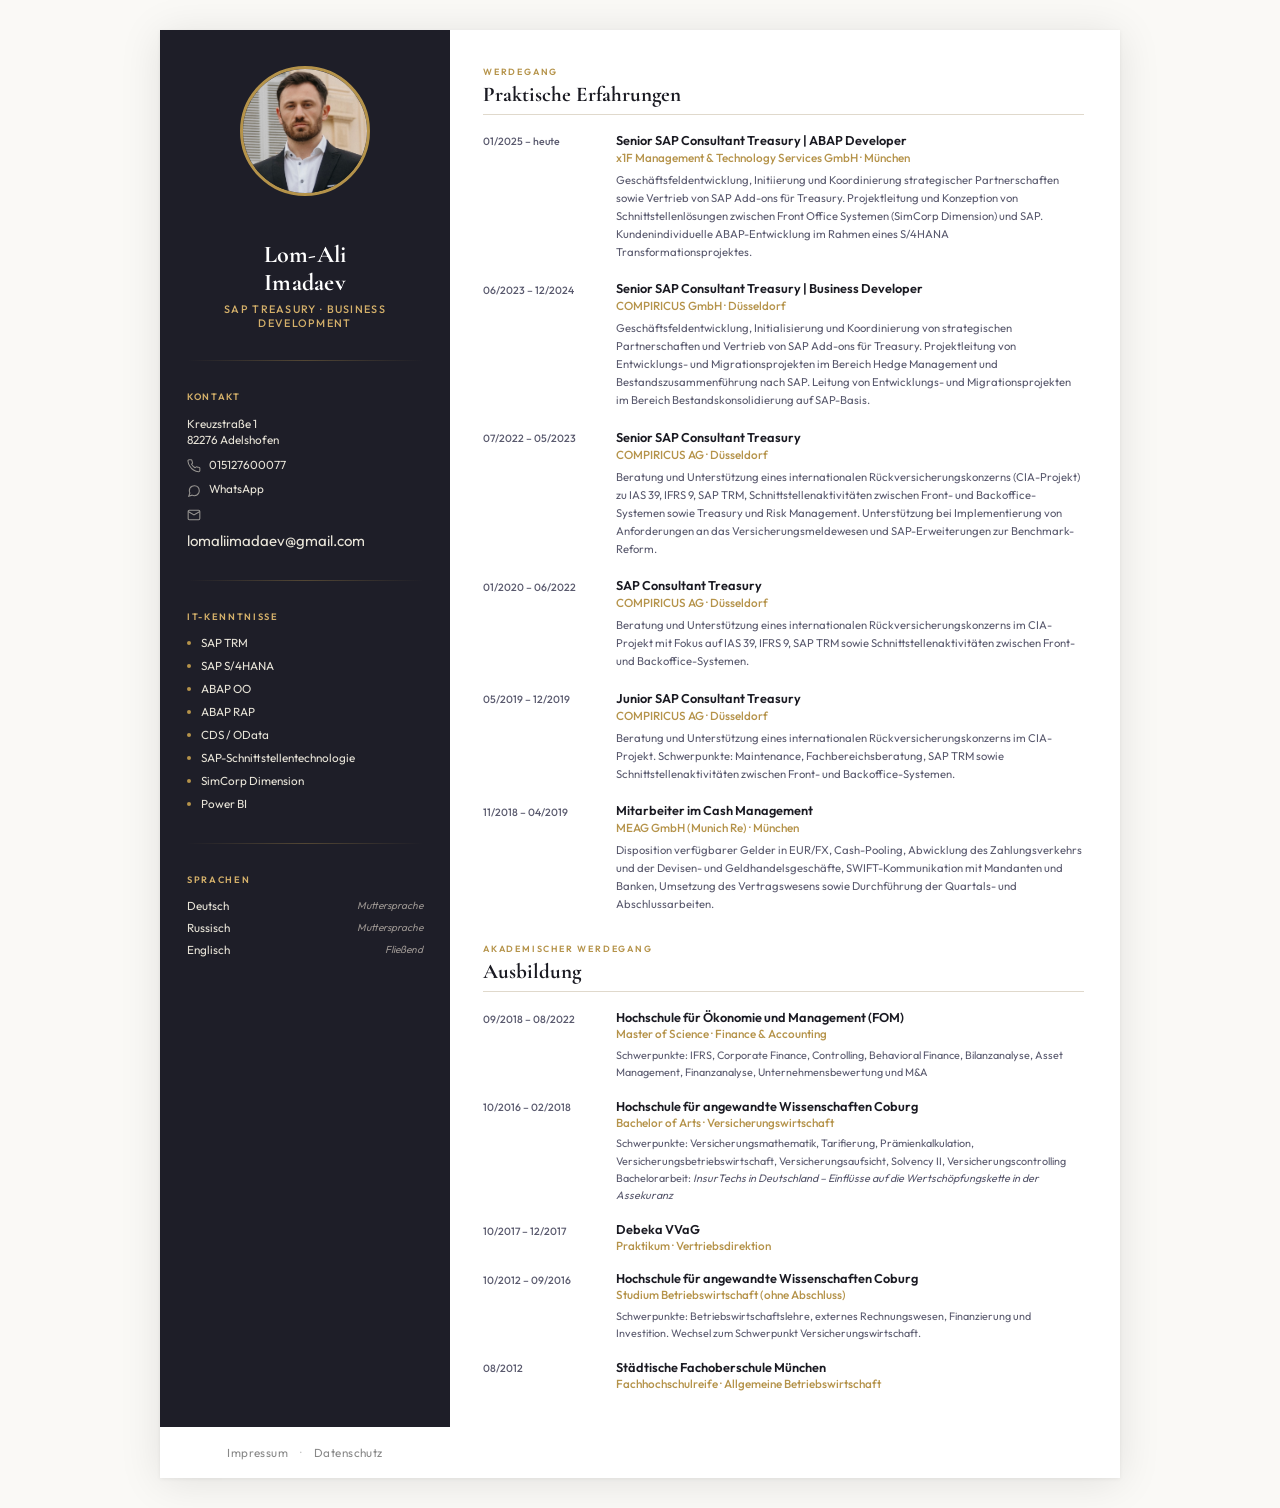
==== index.html @ 028636da "u" ====
<!doctype html>
<html lang="de">
  <head>
    <meta charset="UTF-8" />
    <link rel="icon" type="image/x-icon" href="assets/favicon.ico" />
    <link
      rel="icon"
      type="image/png"
      sizes="32x32"
      href="assets/favicon-32x32.png"
    />
    <link
      rel="icon"
      type="image/png"
      sizes="16x16"
      href="assets/favicon-16x16.png"
    />
    <link
      rel="apple-touch-icon"
      sizes="180x180"
      href="assets/apple-touch-icon.png"
    />
    <meta
      name="viewport"
      content="width=device-width, initial-scale=1.0, maximum-scale=1.0, user-scalable=no"
    />
    <title>Lom-Ali Imadaev – Lebenslauf</title>
    <link rel="preconnect" href="https://fonts.googleapis.com" />
    <link
      href="https://fonts.googleapis.com/css2?family=Cormorant+Garamond:ital,wght@0,400;0,600;0,700;1,400&family=Outfit:wght@300;400;500;600&display=swap"
      rel="stylesheet"
    />
    <link rel="stylesheet" href="styles.css" />
  </head>
  <body>
    <div class="cv">
      <!-- ───── SIDEBAR ───── -->
      <aside class="sidebar">
        <img
          src="assets/avatar.jpg"
          alt="Lom-Ali Imadaev"
          class="sidebar-photo"
        />

        <div class="sidebar-name">
          <h1>Lom-Ali<br />Imadaev</h1>
          <div class="role">SAP Treasury · Business Development</div>
        </div>

        <div class="sidebar-rule"></div>

        <!-- Kontakt -->
        <div class="sidebar-block">
          <h3>Kontakt</h3>
          <ul class="contact-list">
            <li>Kreuzstraße 1<br />82276 Adelshofen</li>
            <li>
              <svg
                class="contact-icon"
                viewBox="0 0 24 24"
                fill="none"
                stroke="currentColor"
                stroke-width="1.8"
              >
                <path
                  d="M22 16.92v3a2 2 0 0 1-2.18 2 19.79 19.79 0 0 1-8.63-3.07A19.5 19.5 0 0 1 4.69 12 19.79 19.79 0 0 1 1.62 3.33A2 2 0 0 1 3.6 1.27h3a2 2 0 0 1 2 1.72c.127.96.361 1.903.7 2.81a2 2 0 0 1-.45 2.11L7.91 8.87a16 16 0 0 0 6 6l1.27-.85a2 2 0 0 1 2.11-.45c.907.339 1.85.573 2.81.7A2 2 0 0 1 22 16.92z"
                />
              </svg>
              <a href="tel:015127600077">015127600077</a>
            </li>
            <li>
              <svg
                class="contact-icon"
                viewBox="0 0 24 24"
                fill="none"
                stroke="currentColor"
                stroke-width="1.8"
              >
                <path
                  d="M21 11.5a8.38 8.38 0 0 1-.9 3.8 8.5 8.5 0 0 1-7.6 4.7 8.38 8.38 0 0 1-3.8-.9L3 21l1.9-5.7a8.38 8.38 0 0 1-.9-3.8 8.5 8.5 0 0 1 4.7-7.6 8.38 8.38 0 0 1 3.8-.9h.5a8.48 8.48 0 0 1 8 8v.5z"
                />
              </svg>
              <a
                href="https://wa.me/4915127600077?text=Hallo%20Lom-Ali%2C%20ich%20habe%20Ihren%20Lebenslauf%20gesehen%20und%20w%C3%BCrde%20mich%20gerne%20mit%20Ihnen%20austauschen."
                target="_blank"
                rel="noopener"
                >WhatsApp</a
              >
            </li>
            <li>
              <svg
                class="contact-icon"
                viewBox="0 0 24 24"
                fill="none"
                stroke="currentColor"
                stroke-width="1.8"
              >
                <path
                  d="M4 4h16a2 2 0 0 1 2 2v12a2 2 0 0 1-2 2H4a2 2 0 0 1-2-2V6a2 2 0 0 1 2-2z"
                />
                <polyline points="22,6 12,12 2,6" />
              </svg>
            </li>
              <a href="mailto:lomaliimadaev@gmail.com"
                >lomaliimadaev@gmail.com</a
              >
            </li>
          </ul>
        </div>

        <div class="sidebar-rule"></div>

        <!-- IT-Kenntnisse -->
        <div class="sidebar-block">
          <h3>IT-Kenntnisse</h3>
          <ul class="skill-list">
            <li>SAP TRM</li>
            <li>SAP S/4HANA</li>
            <li>ABAP OO</li>
            <li>ABAP RAP</li>
            <li>CDS / OData</li>
            <li>SAP-Schnittstellentechnologie</li>
            <li>SimCorp Dimension</li>
            <li>Power BI</li>
          </ul>
        </div>

        <div class="sidebar-rule"></div>

        <!-- Sprachen -->
        <div class="sidebar-block">
          <h3>Sprachen</h3>
          <div class="lang-row">
            <span class="lang-name">Deutsch</span>
            <span class="lang-level">Muttersprache</span>
          </div>
          <div class="lang-row">
            <span class="lang-name">Russisch</span>
            <span class="lang-level">Muttersprache</span>
          </div>
          <div class="lang-row">
            <span class="lang-name">Englisch</span>
            <span class="lang-level">Fließend</span>
          </div>
        </div>
      </aside>

      <!-- ───── MAIN ───── -->
      <main class="main">
        <!-- Berufserfahrung -->
        <section>
          <div class="sec-label">Werdegang</div>
          <h2 class="sec-title">Praktische Erfahrungen</h2>
          <div class="sec-rule"></div>

          <div class="exp-entry">
            <div class="exp-date">01/2025 – heute</div>
            <div class="exp-body">
              <div class="exp-title">
                Senior SAP Consultant Treasury | ABAP Developer
              </div>
              <div class="exp-company">
                x1F Management &amp; Technology Services GmbH · München
              </div>
              <div class="exp-desc">
                Geschäftsfeldentwicklung, Initiierung und Koordinierung
                strategischer Partnerschaften sowie Vertrieb von SAP Add-ons für
                Treasury. Projektleitung und Konzeption von
                Schnittstellenlösungen zwischen Front Office Systemen (SimCorp
                Dimension) und SAP. Kundenindividuelle ABAP-Entwicklung im
                Rahmen eines S/4HANA Transformationsprojektes.
              </div>
            </div>
          </div>

          <div class="exp-entry">
            <div class="exp-date">06/2023 – 12/2024</div>
            <div class="exp-body">
              <div class="exp-title">
                Senior SAP Consultant Treasury | Business Developer
              </div>
              <div class="exp-company">COMPIRICUS GmbH · Düsseldorf</div>
              <div class="exp-desc">
                Geschäftsfeldentwicklung, Initialisierung und Koordinierung von
                strategischen Partnerschaften und Vertrieb von SAP Add-ons für
                Treasury. Projektleitung von Entwicklungs- und
                Migrationsprojekten im Bereich Hedge Management und
                Bestandszusammenführung nach SAP. Leitung von Entwicklungs- und
                Migrationsprojekten im Bereich Bestandskonsolidierung auf
                SAP-Basis.
              </div>
            </div>
          </div>

          <div class="exp-entry">
            <div class="exp-date">07/2022 – 05/2023</div>
            <div class="exp-body">
              <div class="exp-title">Senior SAP Consultant Treasury</div>
              <div class="exp-company">COMPIRICUS AG · Düsseldorf</div>
              <div class="exp-desc">
                Beratung und Unterstützung eines internationalen
                Rückversicherungskonzerns (CIA-Projekt) zu IAS 39, IFRS 9, SAP
                TRM, Schnittstellenaktivitäten zwischen Front- und
                Backoffice-Systemen sowie Treasury und Risk Management.
                Unterstützung bei Implementierung von Anforderungen an das
                Versicherungsmeldewesen und SAP-Erweiterungen zur
                Benchmark-Reform.
              </div>
            </div>
          </div>

          <div class="exp-entry">
            <div class="exp-date">01/2020 – 06/2022</div>
            <div class="exp-body">
              <div class="exp-title">SAP Consultant Treasury</div>
              <div class="exp-company">COMPIRICUS AG · Düsseldorf</div>
              <div class="exp-desc">
                Beratung und Unterstützung eines internationalen
                Rückversicherungskonzerns im CIA-Projekt mit Fokus auf IAS 39,
                IFRS 9, SAP TRM sowie Schnittstellenaktivitäten zwischen Front-
                und Backoffice-Systemen.
              </div>
            </div>
          </div>

          <div class="exp-entry">
            <div class="exp-date">05/2019 – 12/2019</div>
            <div class="exp-body">
              <div class="exp-title">Junior SAP Consultant Treasury</div>
              <div class="exp-company">COMPIRICUS AG · Düsseldorf</div>
              <div class="exp-desc">
                Beratung und Unterstützung eines internationalen
                Rückversicherungskonzerns im CIA-Projekt. Schwerpunkte:
                Maintenance, Fachbereichsberatung, SAP TRM sowie
                Schnittstellenaktivitäten zwischen Front- und
                Backoffice-Systemen.
              </div>
            </div>
          </div>

          <div class="exp-entry">
            <div class="exp-date">11/2018 – 04/2019</div>
            <div class="exp-body">
              <div class="exp-title">Mitarbeiter im Cash Management</div>
              <div class="exp-company">MEAG GmbH (Munich Re) · München</div>
              <div class="exp-desc">
                Disposition verfügbarer Gelder in EUR/FX, Cash-Pooling,
                Abwicklung des Zahlungsverkehrs und der Devisen- und
                Geldhandelsgeschäfte, SWIFT-Kommunikation mit Mandanten und
                Banken, Umsetzung des Vertragswesens sowie Durchführung der
                Quartals- und Abschlussarbeiten.
              </div>
            </div>
          </div>
        </section>

        <!-- Ausbildung -->
        <section>
          <div class="sec-label">Akademischer Werdegang</div>
          <h2 class="sec-title">Ausbildung</h2>
          <div class="sec-rule"></div>

          <div class="edu-entry">
            <div class="edu-date">09/2018 – 08/2022</div>
            <div class="edu-body">
              <div class="edu-inst">
                Hochschule für Ökonomie und Management (FOM)
              </div>
              <div class="edu-degree">
                Master of Science · Finance &amp; Accounting
              </div>
              <div class="edu-detail">
                Schwerpunkte: IFRS, Corporate Finance, Controlling, Behavioral
                Finance, Bilanzanalyse, Asset Management, Finanzanalyse,
                Unternehmensbewertung und M&amp;A
              </div>
            </div>
          </div>

          <div class="edu-entry">
            <div class="edu-date">10/2016 – 02/2018</div>
            <div class="edu-body">
              <div class="edu-inst">
                Hochschule für angewandte Wissenschaften Coburg
              </div>
              <div class="edu-degree">
                Bachelor of Arts · Versicherungswirtschaft
              </div>
              <div class="edu-detail">
                Schwerpunkte: Versicherungsmathematik, Tarifierung,
                Prämien­kalkulation, Versicherungsbetriebswirtschaft,
                Versicherungsaufsicht, Solvency II, Versicherungscontrolling<br />Bachelorarbeit:
                <em
                  >InsurTechs in Deutschland – Einflüsse auf die
                  Wertschöpfungskette in der Assekuranz</em
                >
              </div>
            </div>
          </div>

          <div class="edu-entry">
            <div class="edu-date">10/2017 – 12/2017</div>
            <div class="edu-body">
              <div class="edu-inst">Debeka VVaG</div>
              <div class="edu-degree">Praktikum · Vertriebsdirektion</div>
            </div>
          </div>

          <div class="edu-entry">
            <div class="edu-date">10/2012 – 09/2016</div>
            <div class="edu-body">
              <div class="edu-inst">
                Hochschule für angewandte Wissenschaften Coburg
              </div>
              <div class="edu-degree">
                Studium Betriebswirtschaft (ohne Abschluss)
              </div>
              <div class="edu-detail">
                Schwerpunkte: Betriebswirtschaftslehre, externes Rechnungswesen,
                Finanzierung und Investition. Wechsel zum Schwerpunkt
                Versicherungswirtschaft.
              </div>
            </div>
          </div>

          <div class="edu-entry">
            <div class="edu-date">08/2012</div>
            <div class="edu-body">
              <div class="edu-inst">Städtische Fachoberschule München</div>
              <div class="edu-degree">
                Fachhochschulreife · Allgemeine Betriebswirtschaft
              </div>
            </div>
          </div>
        </section>
      </main>
      <footer class="cv-footer">
        <a href="impressum.html">Impressum</a>
        <span class="footer-sep">·</span>
        <a href="datenschutz.html">Datenschutz</a>
      </footer>
    </div>

    <script src="app.js"></script>
  </body>
</html>
---- styles.css ----
*,
*::before,
*::after {
  box-sizing: border-box;
  margin: 0;
  padding: 0;
}

:root {
  --ink: #1a1a22;
  --muted: #5a5a6e;
  --gold: #b5934a;
  --gold-light: #d4b06a;
  --rule: #e0d9cc;
  --bg: #faf9f6;
  --white: #ffffff;
  --sidebar-bg: #1e1e28;
  --sidebar-text: #e8e4d8;
  --sidebar-muted: #9a9490;
}

html {
  font-size: 15px;
}

body {
  font-family: "Outfit", sans-serif;
  background: var(--bg);
  color: var(--ink);
  min-height: 100vh;
  display: flex;
  justify-content: center;
  align-items: flex-start;
  padding: 2rem 1rem;
}

/* ── Page wrapper ── */
.cv {
  width: 100%;
  max-width: 960px;
  background: var(--white);
  box-shadow:
    0 4px 40px rgba(0, 0, 0, 0.1),
    0 1px 4px rgba(0, 0, 0, 0.06);
  display: grid;
  grid-template-columns: 290px 1fr;
  min-height: 100%;
}

/* ══════════════ SIDEBAR ══════════════ */
.sidebar {
  background: var(--sidebar-bg);
  color: var(--sidebar-text);
  padding: 2.4rem 1.8rem;
  display: flex;
  flex-direction: column;
  gap: 2rem;
}

.sidebar-photo {
  width: 130px;
  height: 130px;
  border-radius: 50%;
  object-fit: cover;
  border: 3px solid var(--gold);
  display: block;
  margin: 0 auto;
}

.sidebar-name {
  text-align: center;
  margin-top: 1rem;
}
.sidebar-name h1 {
  font-family: "Cormorant Garamond", serif;
  font-size: 1.6rem;
  font-weight: 700;
  line-height: 1.15;
  color: var(--white);
  letter-spacing: 0.01em;
}
.sidebar-name .role {
  font-size: 0.72rem;
  font-weight: 500;
  letter-spacing: 0.12em;
  text-transform: uppercase;
  color: var(--gold-light);
  margin-top: 0.4rem;
}

.sidebar-rule {
  height: 1px;
  background: linear-gradient(to right, transparent, var(--gold), transparent);
  opacity: 0.35;
}

.sidebar-block h3 {
  font-size: 0.62rem;
  font-weight: 600;
  letter-spacing: 0.18em;
  text-transform: uppercase;
  color: var(--gold-light);
  margin-bottom: 0.9rem;
}

/* Contact */
.contact-list {
  list-style: none;
  display: flex;
  flex-direction: column;
  gap: 0.55rem;
}
.contact-list li {
  font-size: 0.78rem;
  color: var(--sidebar-text);
  line-height: 1.4;
}
.contact-list a {
  color: var(--sidebar-text);
  text-decoration: none;
}
.contact-list a:hover {
  color: var(--gold-light);
}
.contact-icon {
  display: inline-block;
  width: 14px;
  margin-right: 6px;
  opacity: 0.6;
  vertical-align: middle;
}

/* Skills */
.skill-list {
  list-style: none;
  display: flex;
  flex-direction: column;
  gap: 0.4rem;
}
.skill-list li {
  font-size: 0.78rem;
  color: var(--sidebar-text);
  padding-left: 0.9rem;
  position: relative;
  line-height: 1.45;
}
.skill-list li::before {
  content: "";
  position: absolute;
  left: 0;
  top: 0.55em;
  width: 4px;
  height: 4px;
  background: var(--gold);
  border-radius: 50%;
}

/* Languages */
.lang-row {
  display: flex;
  justify-content: space-between;
  align-items: center;
  margin-bottom: 0.45rem;
}
.lang-name {
  font-size: 0.78rem;
  color: var(--sidebar-text);
}
.lang-level {
  font-size: 0.68rem;
  color: var(--sidebar-muted);
  font-style: italic;
}

/* ══════════════ MAIN ══════════════ */
.main {
  padding: 2.4rem 2.4rem 2.4rem 2.2rem;
  display: flex;
  flex-direction: column;
  gap: 2rem;
}

/* Section header */
.sec-label {
  font-size: 0.6rem;
  font-weight: 600;
  letter-spacing: 0.2em;
  text-transform: uppercase;
  color: var(--gold);
  margin-bottom: 0.3rem;
}
.sec-title {
  font-family: "Cormorant Garamond", serif;
  font-size: 1.4rem;
  font-weight: 700;
  color: var(--ink);
  margin-bottom: 0.5rem;
}
.sec-rule {
  height: 1px;
  background: var(--rule);
  margin-bottom: 1.1rem;
}

/* ── Experience ── */
.exp-entry {
  display: grid;
  grid-template-columns: 115px 1fr;
  gap: 0 1.2rem;
  margin-bottom: 1.3rem;
}
.exp-entry:last-child {
  margin-bottom: 0;
}

.exp-date {
  font-size: 0.7rem;
  font-weight: 500;
  color: var(--muted);
  padding-top: 0.18rem;
  line-height: 1.4;
}
.exp-title {
  font-size: 0.85rem;
  font-weight: 600;
  color: var(--ink);
  line-height: 1.3;
}
.exp-company {
  font-size: 0.78rem;
  color: var(--gold);
  font-weight: 500;
  margin-top: 0.1rem;
}
.exp-desc {
  font-size: 0.75rem;
  color: var(--muted);
  line-height: 1.6;
  margin-top: 0.4rem;
}

/* ── Education ── */
.edu-entry {
  display: grid;
  grid-template-columns: 115px 1fr;
  gap: 0 1.2rem;
  margin-bottom: 1.1rem;
}
.edu-entry:last-child {
  margin-bottom: 0;
}

.edu-date {
  font-size: 0.7rem;
  font-weight: 500;
  color: var(--muted);
  padding-top: 0.18rem;
}
.edu-inst {
  font-size: 0.85rem;
  font-weight: 600;
  color: var(--ink);
}
.edu-degree {
  font-size: 0.78rem;
  color: var(--gold);
  font-weight: 500;
  margin-top: 0.1rem;
}
.edu-detail {
  font-size: 0.72rem;
  color: var(--muted);
  line-height: 1.6;
  margin-top: 0.35rem;
}

/* ── Print ── */
@media print {
  body {
    padding: 0;
    background: white;
  }
  .cv {
    box-shadow: none;
    max-width: 100%;
  }
}

/* ── Mobile ── */
@media (max-width: 700px) {
  .cv {
    grid-template-columns: 1fr;
  }
  .sidebar {
    padding: 2rem 1.5rem;
  }
  .main {
    padding: 2rem 1.5rem;
  }
  .exp-entry,
  .edu-entry {
    grid-template-columns: 1fr;
    gap: 0.1rem;
  }
  .exp-date,
  .edu-date {
    font-size: 0.68rem;
  }
}

.cv-footer {
  text-align: center;
  padding: 1.2rem 2rem;
  font-family: "Outfit", sans-serif;
  font-size: 0.78rem;
  color: #888;
  letter-spacing: 0.04em;
}

.cv-footer a {
  color: #888;
  text-decoration: none;
  transition: color 0.2s;
}

.cv-footer a:hover {
  color: #333;
}

.footer-sep {
  margin: 0 0.6rem;
  opacity: 0.5;
}

/* ══════════════ LEGAL PAGES (Impressum / Datenschutz) ══════════════ */
.legal-page {
  max-width: 720px;
  margin: 0 auto;
  padding: 6rem 2rem 6rem;
}

.legal-page h1 {
  font-family: "Cormorant Garamond", serif;
  font-size: clamp(2rem, 4vw, 3rem);
  font-weight: 700;
  color: var(--ink);
  margin-bottom: 0.5rem;
}

.legal-page .gold-rule {
  height: 1px;
  background: linear-gradient(to right, var(--gold), transparent);
  margin-bottom: 2.5rem;
}

.legal-page h2 {
  font-family: "Cormorant Garamond", serif;
  font-size: 1.3rem;
  font-weight: 600;
  color: var(--gold);
  margin: 2rem 0 0.5rem;
}

.legal-page p,
.legal-page address {
  font-size: 0.95rem;
  color: var(--muted);
  line-height: 1.8;
  font-style: normal;
}

.legal-page a {
  color: var(--gold);
  text-decoration: none;
}

.legal-page a:hover {
  text-decoration: underline;
}

.back-link {
  display: inline-flex;
  align-items: center;
  gap: 0.5rem;
  font-size: 0.8rem;
  letter-spacing: 0.1em;
  color: var(--muted);
  text-decoration: none;
  margin-bottom: 3rem;
  transition: color 0.2s;
}

.back-link:hover {
  color: var(--ink);
}
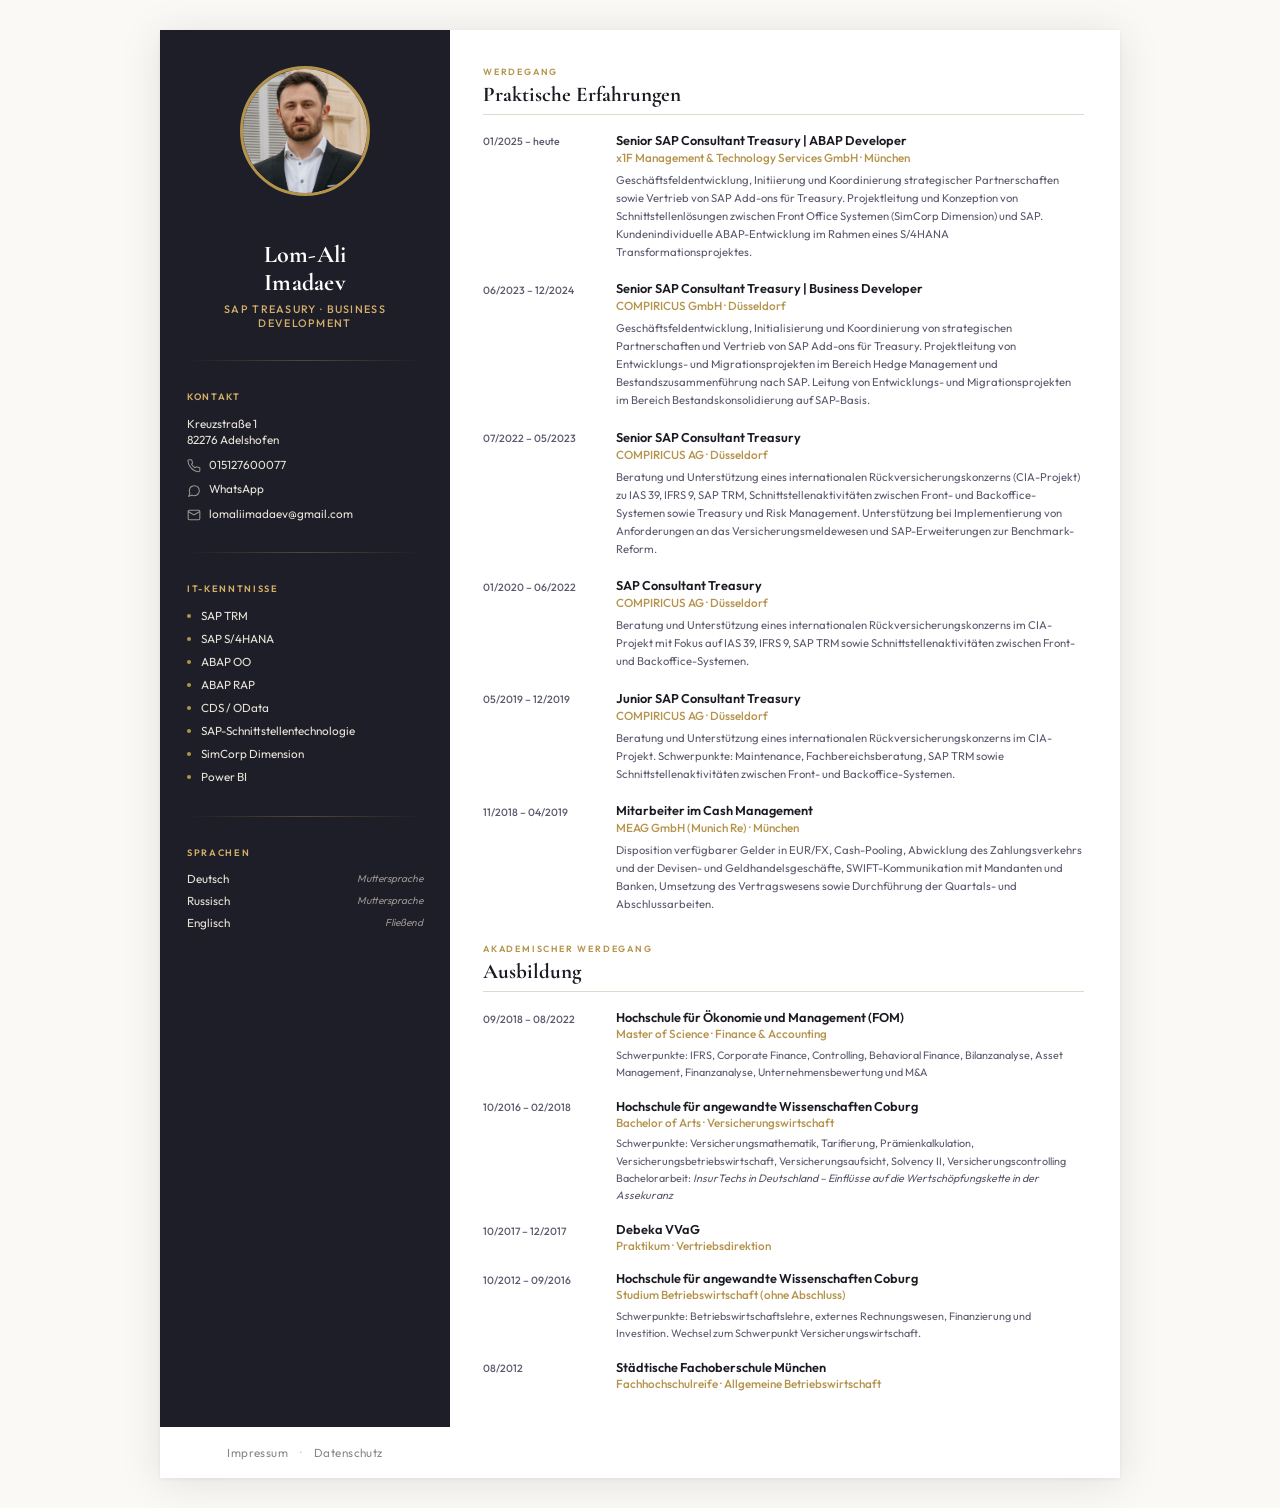
==== commit e3dc4930: "u" ====
--- a/index.html
+++ b/index.html
@@ -100,7 +100,6 @@
                 />
                 <polyline points="22,6 12,12 2,6" />
               </svg>
-            </li>
               <a href="mailto:lomaliimadaev@gmail.com"
                 >lomaliimadaev@gmail.com</a
               >
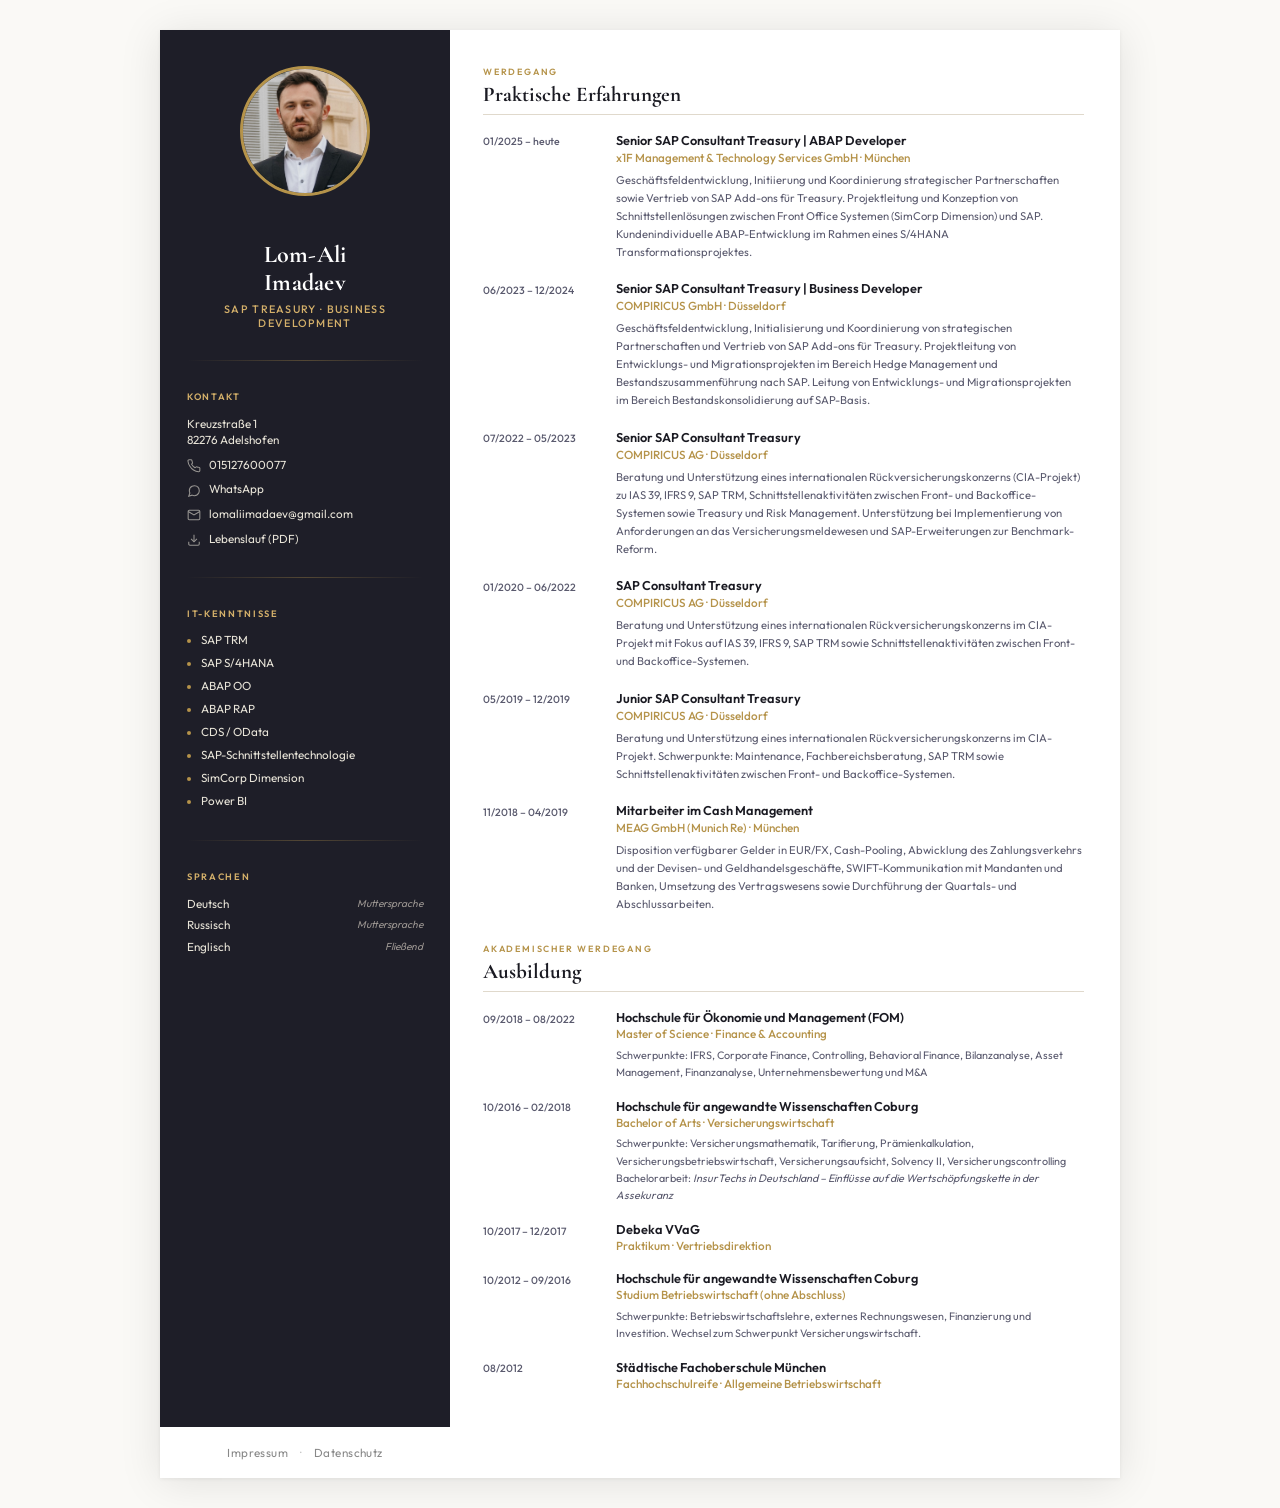
==== commit c1ad5a28: "u" ====
--- a/index.html
+++ b/index.html
@@ -102,6 +102,22 @@
               </svg>
               <a href="mailto:lomaliimadaev@gmail.com"
                 >lomaliimadaev@gmail.com</a
+              >
+            </li>
+            <li>
+              <svg
+                class="contact-icon"
+                viewBox="0 0 24 24"
+                fill="none"
+                stroke="currentColor"
+                stroke-width="1.8"
+              >
+                <path d="M21 15v4a2 2 0 0 1-2 2H5a2 2 0 0 1-2-2v-4" />
+                <polyline points="7 10 12 15 17 10" />
+                <line x1="12" y1="15" x2="12" y2="3" />
+              </svg>
+              <a href="assets/cv-lom-ali-imadaev.pdf" download
+                >Lebenslauf (PDF)</a
               >
             </li>
           </ul>
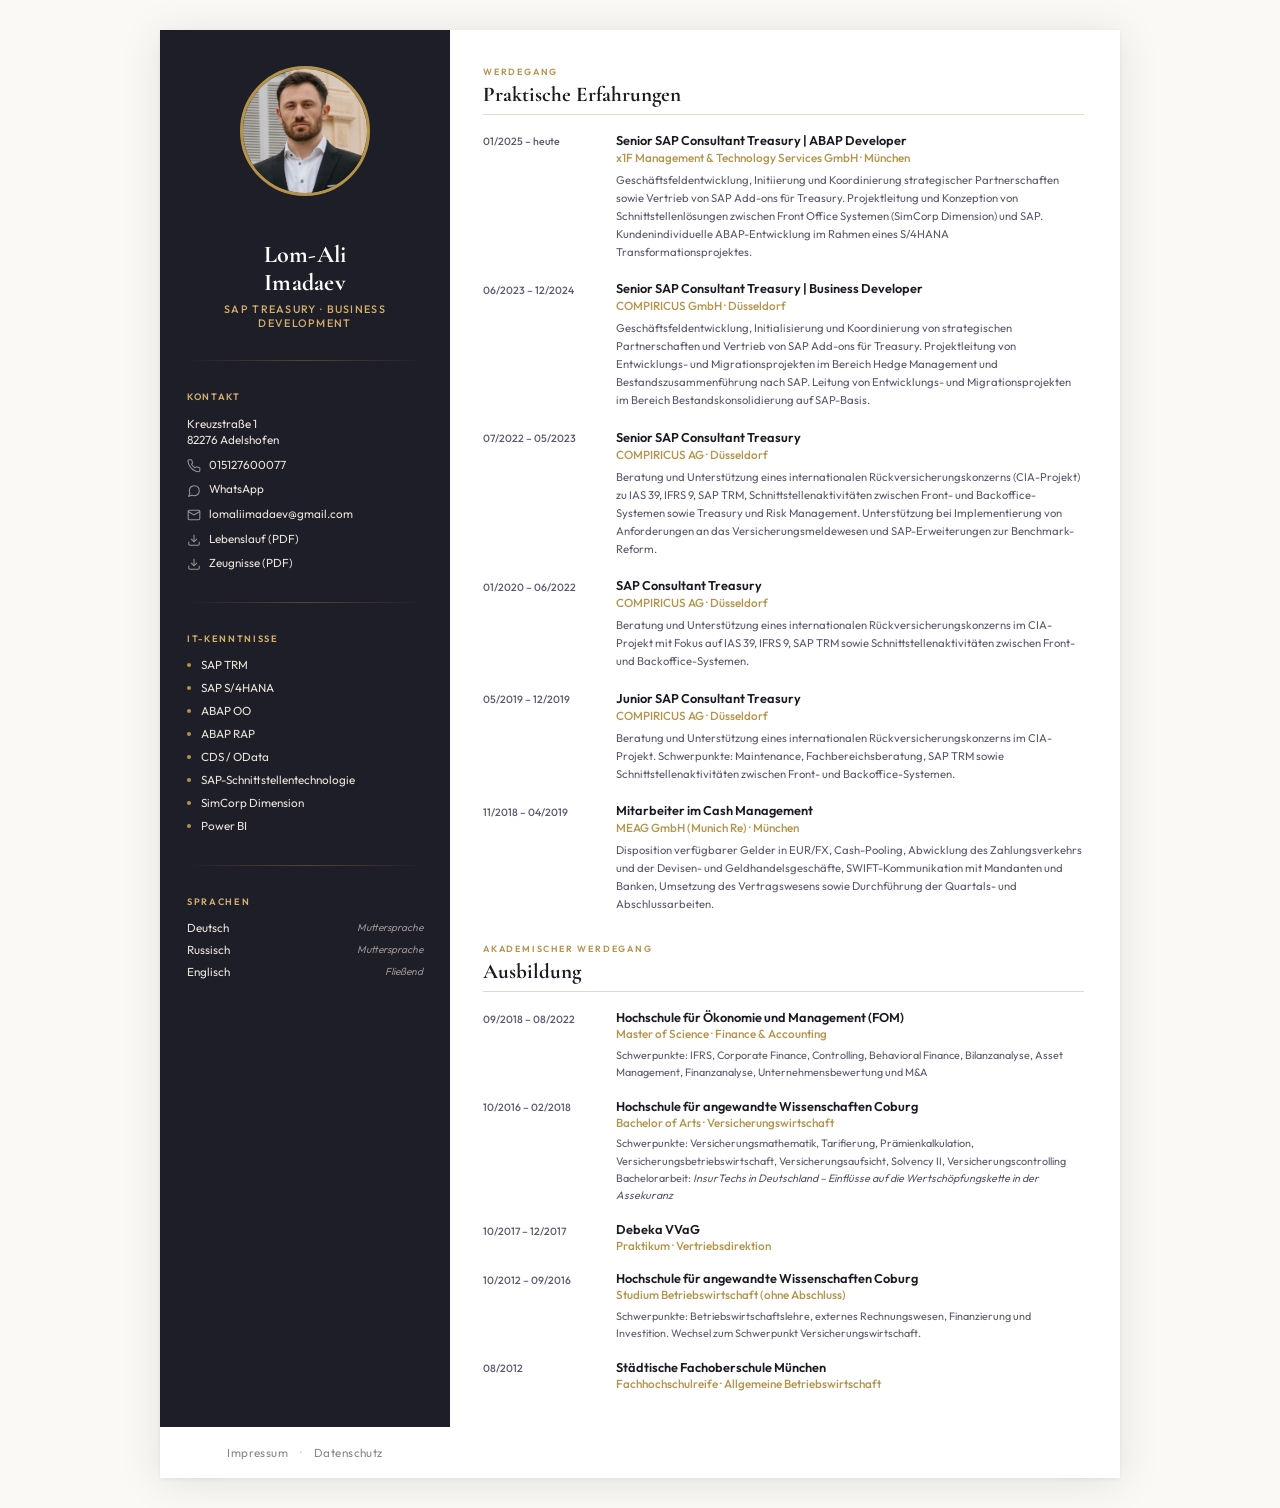
==== commit 99f71baf: "update" ====
--- a/index.html
+++ b/index.html
@@ -1,361 +1,312 @@
 <!doctype html>
 <html lang="de">
-  <head>
-    <meta charset="UTF-8" />
-    <link rel="icon" type="image/x-icon" href="assets/favicon.ico" />
-    <link
-      rel="icon"
-      type="image/png"
-      sizes="32x32"
-      href="assets/favicon-32x32.png"
-    />
-    <link
-      rel="icon"
-      type="image/png"
-      sizes="16x16"
-      href="assets/favicon-16x16.png"
-    />
-    <link
-      rel="apple-touch-icon"
-      sizes="180x180"
-      href="assets/apple-touch-icon.png"
-    />
-    <meta
-      name="viewport"
-      content="width=device-width, initial-scale=1.0, maximum-scale=1.0, user-scalable=no"
-    />
-    <title>Lom-Ali Imadaev – Lebenslauf</title>
-    <link rel="preconnect" href="https://fonts.googleapis.com" />
-    <link
-      href="https://fonts.googleapis.com/css2?family=Cormorant+Garamond:ital,wght@0,400;0,600;0,700;1,400&family=Outfit:wght@300;400;500;600&display=swap"
-      rel="stylesheet"
-    />
-    <link rel="stylesheet" href="styles.css" />
-  </head>
-  <body>
-    <div class="cv">
-      <!-- ───── SIDEBAR ───── -->
-      <aside class="sidebar">
-        <img
-          src="assets/avatar.jpg"
-          alt="Lom-Ali Imadaev"
-          class="sidebar-photo"
-        />
-
-        <div class="sidebar-name">
-          <h1>Lom-Ali<br />Imadaev</h1>
-          <div class="role">SAP Treasury · Business Development</div>
-        </div>
-
-        <div class="sidebar-rule"></div>
-
-        <!-- Kontakt -->
-        <div class="sidebar-block">
-          <h3>Kontakt</h3>
-          <ul class="contact-list">
-            <li>Kreuzstraße 1<br />82276 Adelshofen</li>
-            <li>
-              <svg
-                class="contact-icon"
-                viewBox="0 0 24 24"
-                fill="none"
-                stroke="currentColor"
-                stroke-width="1.8"
-              >
-                <path
-                  d="M22 16.92v3a2 2 0 0 1-2.18 2 19.79 19.79 0 0 1-8.63-3.07A19.5 19.5 0 0 1 4.69 12 19.79 19.79 0 0 1 1.62 3.33A2 2 0 0 1 3.6 1.27h3a2 2 0 0 1 2 1.72c.127.96.361 1.903.7 2.81a2 2 0 0 1-.45 2.11L7.91 8.87a16 16 0 0 0 6 6l1.27-.85a2 2 0 0 1 2.11-.45c.907.339 1.85.573 2.81.7A2 2 0 0 1 22 16.92z"
-                />
-              </svg>
-              <a href="tel:015127600077">015127600077</a>
-            </li>
-            <li>
-              <svg
-                class="contact-icon"
-                viewBox="0 0 24 24"
-                fill="none"
-                stroke="currentColor"
-                stroke-width="1.8"
-              >
-                <path
-                  d="M21 11.5a8.38 8.38 0 0 1-.9 3.8 8.5 8.5 0 0 1-7.6 4.7 8.38 8.38 0 0 1-3.8-.9L3 21l1.9-5.7a8.38 8.38 0 0 1-.9-3.8 8.5 8.5 0 0 1 4.7-7.6 8.38 8.38 0 0 1 3.8-.9h.5a8.48 8.48 0 0 1 8 8v.5z"
-                />
-              </svg>
-              <a
-                href="https://wa.me/4915127600077?text=Hallo%20Lom-Ali%2C%20ich%20habe%20Ihren%20Lebenslauf%20gesehen%20und%20w%C3%BCrde%20mich%20gerne%20mit%20Ihnen%20austauschen."
-                target="_blank"
-                rel="noopener"
-                >WhatsApp</a
-              >
-            </li>
-            <li>
-              <svg
-                class="contact-icon"
-                viewBox="0 0 24 24"
-                fill="none"
-                stroke="currentColor"
-                stroke-width="1.8"
-              >
-                <path
-                  d="M4 4h16a2 2 0 0 1 2 2v12a2 2 0 0 1-2 2H4a2 2 0 0 1-2-2V6a2 2 0 0 1 2-2z"
-                />
-                <polyline points="22,6 12,12 2,6" />
-              </svg>
-              <a href="mailto:lomaliimadaev@gmail.com"
-                >lomaliimadaev@gmail.com</a
-              >
-            </li>
-            <li>
-              <svg
-                class="contact-icon"
-                viewBox="0 0 24 24"
-                fill="none"
-                stroke="currentColor"
-                stroke-width="1.8"
-              >
-                <path d="M21 15v4a2 2 0 0 1-2 2H5a2 2 0 0 1-2-2v-4" />
-                <polyline points="7 10 12 15 17 10" />
-                <line x1="12" y1="15" x2="12" y2="3" />
-              </svg>
-              <a href="assets/cv-lom-ali-imadaev.pdf" download
-                >Lebenslauf (PDF)</a
-              >
-            </li>
-          </ul>
-        </div>
-
-        <div class="sidebar-rule"></div>
-
-        <!-- IT-Kenntnisse -->
-        <div class="sidebar-block">
-          <h3>IT-Kenntnisse</h3>
-          <ul class="skill-list">
-            <li>SAP TRM</li>
-            <li>SAP S/4HANA</li>
-            <li>ABAP OO</li>
-            <li>ABAP RAP</li>
-            <li>CDS / OData</li>
-            <li>SAP-Schnittstellentechnologie</li>
-            <li>SimCorp Dimension</li>
-            <li>Power BI</li>
-          </ul>
-        </div>
-
-        <div class="sidebar-rule"></div>
-
-        <!-- Sprachen -->
-        <div class="sidebar-block">
-          <h3>Sprachen</h3>
-          <div class="lang-row">
-            <span class="lang-name">Deutsch</span>
-            <span class="lang-level">Muttersprache</span>
-          </div>
-          <div class="lang-row">
-            <span class="lang-name">Russisch</span>
-            <span class="lang-level">Muttersprache</span>
-          </div>
-          <div class="lang-row">
-            <span class="lang-name">Englisch</span>
-            <span class="lang-level">Fließend</span>
-          </div>
-        </div>
-      </aside>
-
-      <!-- ───── MAIN ───── -->
-      <main class="main">
-        <!-- Berufserfahrung -->
-        <section>
-          <div class="sec-label">Werdegang</div>
-          <h2 class="sec-title">Praktische Erfahrungen</h2>
-          <div class="sec-rule"></div>
-
-          <div class="exp-entry">
-            <div class="exp-date">01/2025 – heute</div>
-            <div class="exp-body">
-              <div class="exp-title">
-                Senior SAP Consultant Treasury | ABAP Developer
-              </div>
-              <div class="exp-company">
-                x1F Management &amp; Technology Services GmbH · München
-              </div>
-              <div class="exp-desc">
-                Geschäftsfeldentwicklung, Initiierung und Koordinierung
-                strategischer Partnerschaften sowie Vertrieb von SAP Add-ons für
-                Treasury. Projektleitung und Konzeption von
-                Schnittstellenlösungen zwischen Front Office Systemen (SimCorp
-                Dimension) und SAP. Kundenindividuelle ABAP-Entwicklung im
-                Rahmen eines S/4HANA Transformationsprojektes.
-              </div>
-            </div>
-          </div>
-
-          <div class="exp-entry">
-            <div class="exp-date">06/2023 – 12/2024</div>
-            <div class="exp-body">
-              <div class="exp-title">
-                Senior SAP Consultant Treasury | Business Developer
-              </div>
-              <div class="exp-company">COMPIRICUS GmbH · Düsseldorf</div>
-              <div class="exp-desc">
-                Geschäftsfeldentwicklung, Initialisierung und Koordinierung von
-                strategischen Partnerschaften und Vertrieb von SAP Add-ons für
-                Treasury. Projektleitung von Entwicklungs- und
-                Migrationsprojekten im Bereich Hedge Management und
-                Bestandszusammenführung nach SAP. Leitung von Entwicklungs- und
-                Migrationsprojekten im Bereich Bestandskonsolidierung auf
-                SAP-Basis.
-              </div>
-            </div>
-          </div>
-
-          <div class="exp-entry">
-            <div class="exp-date">07/2022 – 05/2023</div>
-            <div class="exp-body">
-              <div class="exp-title">Senior SAP Consultant Treasury</div>
-              <div class="exp-company">COMPIRICUS AG · Düsseldorf</div>
-              <div class="exp-desc">
-                Beratung und Unterstützung eines internationalen
-                Rückversicherungskonzerns (CIA-Projekt) zu IAS 39, IFRS 9, SAP
-                TRM, Schnittstellenaktivitäten zwischen Front- und
-                Backoffice-Systemen sowie Treasury und Risk Management.
-                Unterstützung bei Implementierung von Anforderungen an das
-                Versicherungsmeldewesen und SAP-Erweiterungen zur
-                Benchmark-Reform.
-              </div>
-            </div>
-          </div>
-
-          <div class="exp-entry">
-            <div class="exp-date">01/2020 – 06/2022</div>
-            <div class="exp-body">
-              <div class="exp-title">SAP Consultant Treasury</div>
-              <div class="exp-company">COMPIRICUS AG · Düsseldorf</div>
-              <div class="exp-desc">
-                Beratung und Unterstützung eines internationalen
-                Rückversicherungskonzerns im CIA-Projekt mit Fokus auf IAS 39,
-                IFRS 9, SAP TRM sowie Schnittstellenaktivitäten zwischen Front-
-                und Backoffice-Systemen.
-              </div>
-            </div>
-          </div>
-
-          <div class="exp-entry">
-            <div class="exp-date">05/2019 – 12/2019</div>
-            <div class="exp-body">
-              <div class="exp-title">Junior SAP Consultant Treasury</div>
-              <div class="exp-company">COMPIRICUS AG · Düsseldorf</div>
-              <div class="exp-desc">
-                Beratung und Unterstützung eines internationalen
-                Rückversicherungskonzerns im CIA-Projekt. Schwerpunkte:
-                Maintenance, Fachbereichsberatung, SAP TRM sowie
-                Schnittstellenaktivitäten zwischen Front- und
-                Backoffice-Systemen.
-              </div>
-            </div>
-          </div>
-
-          <div class="exp-entry">
-            <div class="exp-date">11/2018 – 04/2019</div>
-            <div class="exp-body">
-              <div class="exp-title">Mitarbeiter im Cash Management</div>
-              <div class="exp-company">MEAG GmbH (Munich Re) · München</div>
-              <div class="exp-desc">
-                Disposition verfügbarer Gelder in EUR/FX, Cash-Pooling,
-                Abwicklung des Zahlungsverkehrs und der Devisen- und
-                Geldhandelsgeschäfte, SWIFT-Kommunikation mit Mandanten und
-                Banken, Umsetzung des Vertragswesens sowie Durchführung der
-                Quartals- und Abschlussarbeiten.
-              </div>
-            </div>
-          </div>
-        </section>
-
-        <!-- Ausbildung -->
-        <section>
-          <div class="sec-label">Akademischer Werdegang</div>
-          <h2 class="sec-title">Ausbildung</h2>
-          <div class="sec-rule"></div>
-
-          <div class="edu-entry">
-            <div class="edu-date">09/2018 – 08/2022</div>
-            <div class="edu-body">
-              <div class="edu-inst">
-                Hochschule für Ökonomie und Management (FOM)
-              </div>
-              <div class="edu-degree">
-                Master of Science · Finance &amp; Accounting
-              </div>
-              <div class="edu-detail">
-                Schwerpunkte: IFRS, Corporate Finance, Controlling, Behavioral
-                Finance, Bilanzanalyse, Asset Management, Finanzanalyse,
-                Unternehmensbewertung und M&amp;A
-              </div>
-            </div>
-          </div>
-
-          <div class="edu-entry">
-            <div class="edu-date">10/2016 – 02/2018</div>
-            <div class="edu-body">
-              <div class="edu-inst">
-                Hochschule für angewandte Wissenschaften Coburg
-              </div>
-              <div class="edu-degree">
-                Bachelor of Arts · Versicherungswirtschaft
-              </div>
-              <div class="edu-detail">
-                Schwerpunkte: Versicherungsmathematik, Tarifierung,
-                Prämien­kalkulation, Versicherungsbetriebswirtschaft,
-                Versicherungsaufsicht, Solvency II, Versicherungscontrolling<br />Bachelorarbeit:
-                <em
-                  >InsurTechs in Deutschland – Einflüsse auf die
-                  Wertschöpfungskette in der Assekuranz</em
-                >
-              </div>
-            </div>
-          </div>
-
-          <div class="edu-entry">
-            <div class="edu-date">10/2017 – 12/2017</div>
-            <div class="edu-body">
-              <div class="edu-inst">Debeka VVaG</div>
-              <div class="edu-degree">Praktikum · Vertriebsdirektion</div>
-            </div>
-          </div>
-
-          <div class="edu-entry">
-            <div class="edu-date">10/2012 – 09/2016</div>
-            <div class="edu-body">
-              <div class="edu-inst">
-                Hochschule für angewandte Wissenschaften Coburg
-              </div>
-              <div class="edu-degree">
-                Studium Betriebswirtschaft (ohne Abschluss)
-              </div>
-              <div class="edu-detail">
-                Schwerpunkte: Betriebswirtschaftslehre, externes Rechnungswesen,
-                Finanzierung und Investition. Wechsel zum Schwerpunkt
-                Versicherungswirtschaft.
-              </div>
-            </div>
-          </div>
-
-          <div class="edu-entry">
-            <div class="edu-date">08/2012</div>
-            <div class="edu-body">
-              <div class="edu-inst">Städtische Fachoberschule München</div>
-              <div class="edu-degree">
-                Fachhochschulreife · Allgemeine Betriebswirtschaft
-              </div>
-            </div>
-          </div>
-        </section>
-      </main>
-      <footer class="cv-footer">
-        <a href="impressum.html">Impressum</a>
-        <span class="footer-sep">·</span>
-        <a href="datenschutz.html">Datenschutz</a>
-      </footer>
-    </div>
-
-    <script src="app.js"></script>
-  </body>
-</html>
+
+<head>
+  <meta charset="UTF-8" />
+  <link rel="icon" type="image/x-icon" href="assets/favicon.ico" />
+  <link rel="icon" type="image/png" sizes="32x32" href="assets/favicon-32x32.png" />
+  <link rel="icon" type="image/png" sizes="16x16" href="assets/favicon-16x16.png" />
+  <link rel="apple-touch-icon" sizes="180x180" href="assets/apple-touch-icon.png" />
+  <meta name="viewport" content="width=device-width, initial-scale=1.0, maximum-scale=1.0, user-scalable=no" />
+  <title>Lom-Ali Imadaev – Lebenslauf</title>
+  <link rel="preconnect" href="https://fonts.googleapis.com" />
+  <link
+    href="https://fonts.googleapis.com/css2?family=Cormorant+Garamond:ital,wght@0,400;0,600;0,700;1,400&family=Outfit:wght@300;400;500;600&display=swap"
+    rel="stylesheet" />
+  <link rel="stylesheet" href="styles.css" />
+</head>
+
+<body>
+  <div class="cv">
+    <!-- ───── SIDEBAR ───── -->
+    <aside class="sidebar">
+      <img src="assets/avatar.jpg" alt="Lom-Ali Imadaev" class="sidebar-photo" />
+
+      <div class="sidebar-name">
+        <h1>Lom-Ali<br />Imadaev</h1>
+        <div class="role">SAP Treasury · Business Development</div>
+      </div>
+
+      <div class="sidebar-rule"></div>
+
+      <!-- Kontakt -->
+      <div class="sidebar-block">
+        <h3>Kontakt</h3>
+        <ul class="contact-list">
+          <li>Kreuzstraße 1<br />82276 Adelshofen</li>
+          <li>
+            <svg class="contact-icon" viewBox="0 0 24 24" fill="none" stroke="currentColor" stroke-width="1.8">
+              <path
+                d="M22 16.92v3a2 2 0 0 1-2.18 2 19.79 19.79 0 0 1-8.63-3.07A19.5 19.5 0 0 1 4.69 12 19.79 19.79 0 0 1 1.62 3.33A2 2 0 0 1 3.6 1.27h3a2 2 0 0 1 2 1.72c.127.96.361 1.903.7 2.81a2 2 0 0 1-.45 2.11L7.91 8.87a16 16 0 0 0 6 6l1.27-.85a2 2 0 0 1 2.11-.45c.907.339 1.85.573 2.81.7A2 2 0 0 1 22 16.92z" />
+            </svg>
+            <a href="tel:015127600077">015127600077</a>
+          </li>
+          <li>
+            <svg class="contact-icon" viewBox="0 0 24 24" fill="none" stroke="currentColor" stroke-width="1.8">
+              <path
+                d="M21 11.5a8.38 8.38 0 0 1-.9 3.8 8.5 8.5 0 0 1-7.6 4.7 8.38 8.38 0 0 1-3.8-.9L3 21l1.9-5.7a8.38 8.38 0 0 1-.9-3.8 8.5 8.5 0 0 1 4.7-7.6 8.38 8.38 0 0 1 3.8-.9h.5a8.48 8.48 0 0 1 8 8v.5z" />
+            </svg>
+            <a href="https://wa.me/4915127600077?text=Hallo%20Lom-Ali%2C%20ich%20habe%20Ihren%20Lebenslauf%20gesehen%20und%20w%C3%BCrde%20mich%20gerne%20mit%20Ihnen%20austauschen."
+              target="_blank" rel="noopener">WhatsApp</a>
+          </li>
+          <li>
+            <svg class="contact-icon" viewBox="0 0 24 24" fill="none" stroke="currentColor" stroke-width="1.8">
+              <path d="M4 4h16a2 2 0 0 1 2 2v12a2 2 0 0 1-2 2H4a2 2 0 0 1-2-2V6a2 2 0 0 1 2-2z" />
+              <polyline points="22,6 12,12 2,6" />
+            </svg>
+            <a href="mailto:lomaliimadaev@gmail.com">lomaliimadaev@gmail.com</a>
+          </li>
+          <li>
+            <svg class="contact-icon" viewBox="0 0 24 24" fill="none" stroke="currentColor" stroke-width="1.8">
+              <path d="M21 15v4a2 2 0 0 1-2 2H5a2 2 0 0 1-2-2v-4" />
+              <polyline points="7 10 12 15 17 10" />
+              <line x1="12" y1="15" x2="12" y2="3" />
+            </svg>
+            <a href="assets/cv-lom-ali-imadaev.pdf" download>Lebenslauf (PDF)</a>
+          </li>
+          <li>
+            <svg class="contact-icon" viewBox="0 0 24 24" fill="none" stroke="currentColor" stroke-width="1.8">
+              <path d="M21 15v4a2 2 0 0 1-2 2H5a2 2 0 0 1-2-2v-4" />
+              <polyline points="7 10 12 15 17 10" />
+              <line x1="12" y1="15" x2="12" y2="3" />
+            </svg>
+            <a href="assets/zeugnisse.pdf" download>Zeugnisse (PDF)</a>
+          </li>
+        </ul>
+      </div>
+
+      <div class="sidebar-rule"></div>
+
+      <!-- IT-Kenntnisse -->
+      <div class="sidebar-block">
+        <h3>IT-Kenntnisse</h3>
+        <ul class="skill-list">
+          <li>SAP TRM</li>
+          <li>SAP S/4HANA</li>
+          <li>ABAP OO</li>
+          <li>ABAP RAP</li>
+          <li>CDS / OData</li>
+          <li>SAP-Schnittstellentechnologie</li>
+          <li>SimCorp Dimension</li>
+          <li>Power BI</li>
+        </ul>
+      </div>
+
+      <div class="sidebar-rule"></div>
+
+      <!-- Sprachen -->
+      <div class="sidebar-block">
+        <h3>Sprachen</h3>
+        <div class="lang-row">
+          <span class="lang-name">Deutsch</span>
+          <span class="lang-level">Muttersprache</span>
+        </div>
+        <div class="lang-row">
+          <span class="lang-name">Russisch</span>
+          <span class="lang-level">Muttersprache</span>
+        </div>
+        <div class="lang-row">
+          <span class="lang-name">Englisch</span>
+          <span class="lang-level">Fließend</span>
+        </div>
+      </div>
+    </aside>
+
+    <!-- ───── MAIN ───── -->
+    <main class="main">
+      <!-- Berufserfahrung -->
+      <section>
+        <div class="sec-label">Werdegang</div>
+        <h2 class="sec-title">Praktische Erfahrungen</h2>
+        <div class="sec-rule"></div>
+
+        <div class="exp-entry">
+          <div class="exp-date">01/2025 – heute</div>
+          <div class="exp-body">
+            <div class="exp-title">
+              Senior SAP Consultant Treasury | ABAP Developer
+            </div>
+            <div class="exp-company">
+              x1F Management &amp; Technology Services GmbH · München
+            </div>
+            <div class="exp-desc">
+              Geschäftsfeldentwicklung, Initiierung und Koordinierung
+              strategischer Partnerschaften sowie Vertrieb von SAP Add-ons für
+              Treasury. Projektleitung und Konzeption von
+              Schnittstellenlösungen zwischen Front Office Systemen (SimCorp
+              Dimension) und SAP. Kundenindividuelle ABAP-Entwicklung im
+              Rahmen eines S/4HANA Transformationsprojektes.
+            </div>
+          </div>
+        </div>
+
+        <div class="exp-entry">
+          <div class="exp-date">06/2023 – 12/2024</div>
+          <div class="exp-body">
+            <div class="exp-title">
+              Senior SAP Consultant Treasury | Business Developer
+            </div>
+            <div class="exp-company">COMPIRICUS GmbH · Düsseldorf</div>
+            <div class="exp-desc">
+              Geschäftsfeldentwicklung, Initialisierung und Koordinierung von
+              strategischen Partnerschaften und Vertrieb von SAP Add-ons für
+              Treasury. Projektleitung von Entwicklungs- und
+              Migrationsprojekten im Bereich Hedge Management und
+              Bestandszusammenführung nach SAP. Leitung von Entwicklungs- und
+              Migrationsprojekten im Bereich Bestandskonsolidierung auf
+              SAP-Basis.
+            </div>
+          </div>
+        </div>
+
+        <div class="exp-entry">
+          <div class="exp-date">07/2022 – 05/2023</div>
+          <div class="exp-body">
+            <div class="exp-title">Senior SAP Consultant Treasury</div>
+            <div class="exp-company">COMPIRICUS AG · Düsseldorf</div>
+            <div class="exp-desc">
+              Beratung und Unterstützung eines internationalen
+              Rückversicherungskonzerns (CIA-Projekt) zu IAS 39, IFRS 9, SAP
+              TRM, Schnittstellenaktivitäten zwischen Front- und
+              Backoffice-Systemen sowie Treasury und Risk Management.
+              Unterstützung bei Implementierung von Anforderungen an das
+              Versicherungsmeldewesen und SAP-Erweiterungen zur
+              Benchmark-Reform.
+            </div>
+          </div>
+        </div>
+
+        <div class="exp-entry">
+          <div class="exp-date">01/2020 – 06/2022</div>
+          <div class="exp-body">
+            <div class="exp-title">SAP Consultant Treasury</div>
+            <div class="exp-company">COMPIRICUS AG · Düsseldorf</div>
+            <div class="exp-desc">
+              Beratung und Unterstützung eines internationalen
+              Rückversicherungskonzerns im CIA-Projekt mit Fokus auf IAS 39,
+              IFRS 9, SAP TRM sowie Schnittstellenaktivitäten zwischen Front-
+              und Backoffice-Systemen.
+            </div>
+          </div>
+        </div>
+
+        <div class="exp-entry">
+          <div class="exp-date">05/2019 – 12/2019</div>
+          <div class="exp-body">
+            <div class="exp-title">Junior SAP Consultant Treasury</div>
+            <div class="exp-company">COMPIRICUS AG · Düsseldorf</div>
+            <div class="exp-desc">
+              Beratung und Unterstützung eines internationalen
+              Rückversicherungskonzerns im CIA-Projekt. Schwerpunkte:
+              Maintenance, Fachbereichsberatung, SAP TRM sowie
+              Schnittstellenaktivitäten zwischen Front- und
+              Backoffice-Systemen.
+            </div>
+          </div>
+        </div>
+
+        <div class="exp-entry">
+          <div class="exp-date">11/2018 – 04/2019</div>
+          <div class="exp-body">
+            <div class="exp-title">Mitarbeiter im Cash Management</div>
+            <div class="exp-company">MEAG GmbH (Munich Re) · München</div>
+            <div class="exp-desc">
+              Disposition verfügbarer Gelder in EUR/FX, Cash-Pooling,
+              Abwicklung des Zahlungsverkehrs und der Devisen- und
+              Geldhandelsgeschäfte, SWIFT-Kommunikation mit Mandanten und
+              Banken, Umsetzung des Vertragswesens sowie Durchführung der
+              Quartals- und Abschlussarbeiten.
+            </div>
+          </div>
+        </div>
+      </section>
+
+      <!-- Ausbildung -->
+      <section>
+        <div class="sec-label">Akademischer Werdegang</div>
+        <h2 class="sec-title">Ausbildung</h2>
+        <div class="sec-rule"></div>
+
+        <div class="edu-entry">
+          <div class="edu-date">09/2018 – 08/2022</div>
+          <div class="edu-body">
+            <div class="edu-inst">
+              Hochschule für Ökonomie und Management (FOM)
+            </div>
+            <div class="edu-degree">
+              Master of Science · Finance &amp; Accounting
+            </div>
+            <div class="edu-detail">
+              Schwerpunkte: IFRS, Corporate Finance, Controlling, Behavioral
+              Finance, Bilanzanalyse, Asset Management, Finanzanalyse,
+              Unternehmensbewertung und M&amp;A
+            </div>
+          </div>
+        </div>
+
+        <div class="edu-entry">
+          <div class="edu-date">10/2016 – 02/2018</div>
+          <div class="edu-body">
+            <div class="edu-inst">
+              Hochschule für angewandte Wissenschaften Coburg
+            </div>
+            <div class="edu-degree">
+              Bachelor of Arts · Versicherungswirtschaft
+            </div>
+            <div class="edu-detail">
+              Schwerpunkte: Versicherungsmathematik, Tarifierung,
+              Prämien­kalkulation, Versicherungsbetriebswirtschaft,
+              Versicherungsaufsicht, Solvency II, Versicherungscontrolling<br />Bachelorarbeit:
+              <em>InsurTechs in Deutschland – Einflüsse auf die
+                Wertschöpfungskette in der Assekuranz</em>
+            </div>
+          </div>
+        </div>
+
+        <div class="edu-entry">
+          <div class="edu-date">10/2017 – 12/2017</div>
+          <div class="edu-body">
+            <div class="edu-inst">Debeka VVaG</div>
+            <div class="edu-degree">Praktikum · Vertriebsdirektion</div>
+          </div>
+        </div>
+
+        <div class="edu-entry">
+          <div class="edu-date">10/2012 – 09/2016</div>
+          <div class="edu-body">
+            <div class="edu-inst">
+              Hochschule für angewandte Wissenschaften Coburg
+            </div>
+            <div class="edu-degree">
+              Studium Betriebswirtschaft (ohne Abschluss)
+            </div>
+            <div class="edu-detail">
+              Schwerpunkte: Betriebswirtschaftslehre, externes Rechnungswesen,
+              Finanzierung und Investition. Wechsel zum Schwerpunkt
+              Versicherungswirtschaft.
+            </div>
+          </div>
+        </div>
+
+        <div class="edu-entry">
+          <div class="edu-date">08/2012</div>
+          <div class="edu-body">
+            <div class="edu-inst">Städtische Fachoberschule München</div>
+            <div class="edu-degree">
+              Fachhochschulreife · Allgemeine Betriebswirtschaft
+            </div>
+          </div>
+        </div>
+      </section>
+    </main>
+    <footer class="cv-footer">
+      <a href="impressum.html">Impressum</a>
+      <span class="footer-sep">·</span>
+      <a href="datenschutz.html">Datenschutz</a>
+    </footer>
+  </div>
+
+  <script src="app.js"></script>
+</body>
+
+</html>
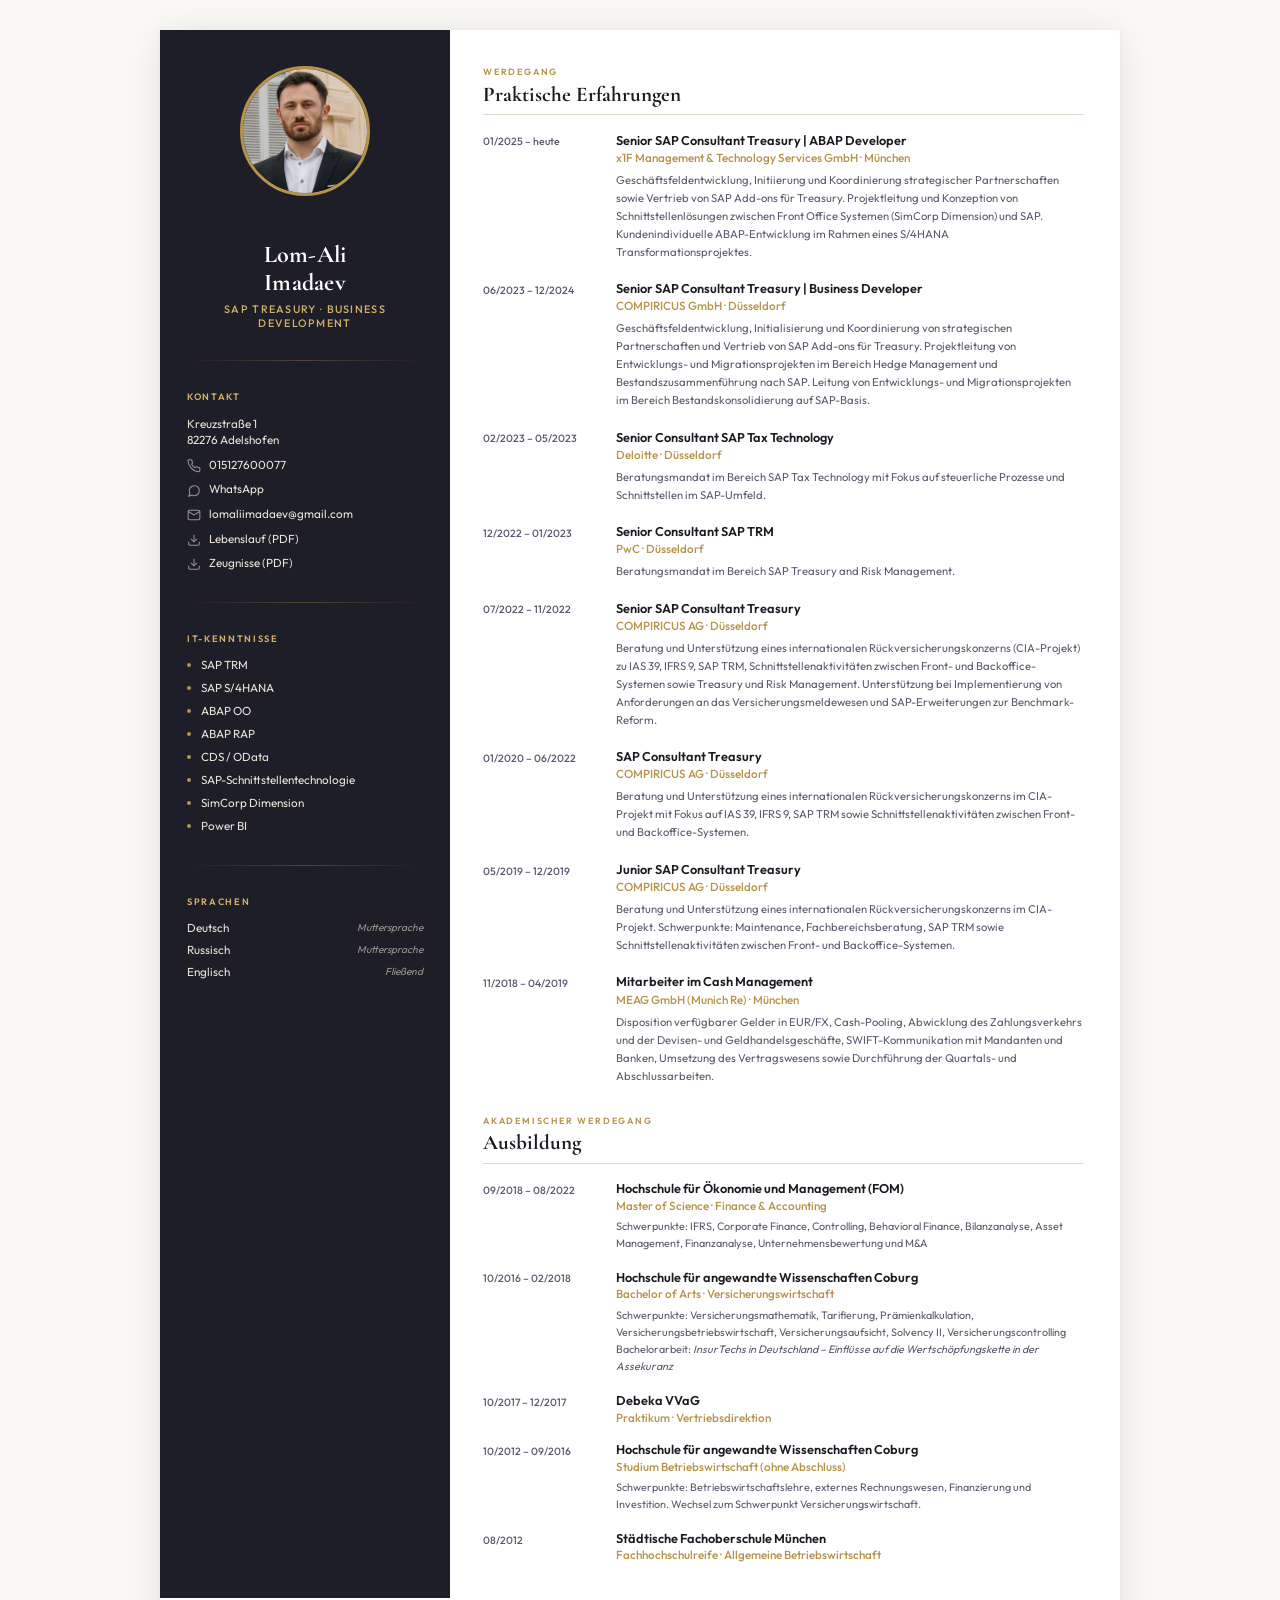
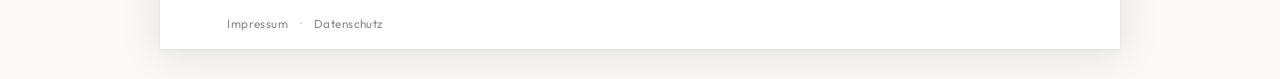
==== commit 34c9ef81: "add PwC and Deloitte stints (12/2022-05/2023) Co-Authored-By: Claude Opus 4.7 <noreply@anthropic.com" ====
--- a/index.html
+++ b/index.html
@@ -160,7 +160,30 @@
         </div>
 
         <div class="exp-entry">
-          <div class="exp-date">07/2022 – 05/2023</div>
+          <div class="exp-date">02/2023 – 05/2023</div>
+          <div class="exp-body">
+            <div class="exp-title">Senior Consultant SAP Tax Technology</div>
+            <div class="exp-company">Deloitte · Düsseldorf</div>
+            <div class="exp-desc">
+              Beratungsmandat im Bereich SAP Tax Technology mit Fokus auf
+              steuerliche Prozesse und Schnittstellen im SAP-Umfeld.
+            </div>
+          </div>
+        </div>
+
+        <div class="exp-entry">
+          <div class="exp-date">12/2022 – 01/2023</div>
+          <div class="exp-body">
+            <div class="exp-title">Senior Consultant SAP TRM</div>
+            <div class="exp-company">PwC · Düsseldorf</div>
+            <div class="exp-desc">
+              Beratungsmandat im Bereich SAP Treasury and Risk Management.
+            </div>
+          </div>
+        </div>
+
+        <div class="exp-entry">
+          <div class="exp-date">07/2022 – 11/2022</div>
           <div class="exp-body">
             <div class="exp-title">Senior SAP Consultant Treasury</div>
             <div class="exp-company">COMPIRICUS AG · Düsseldorf</div>
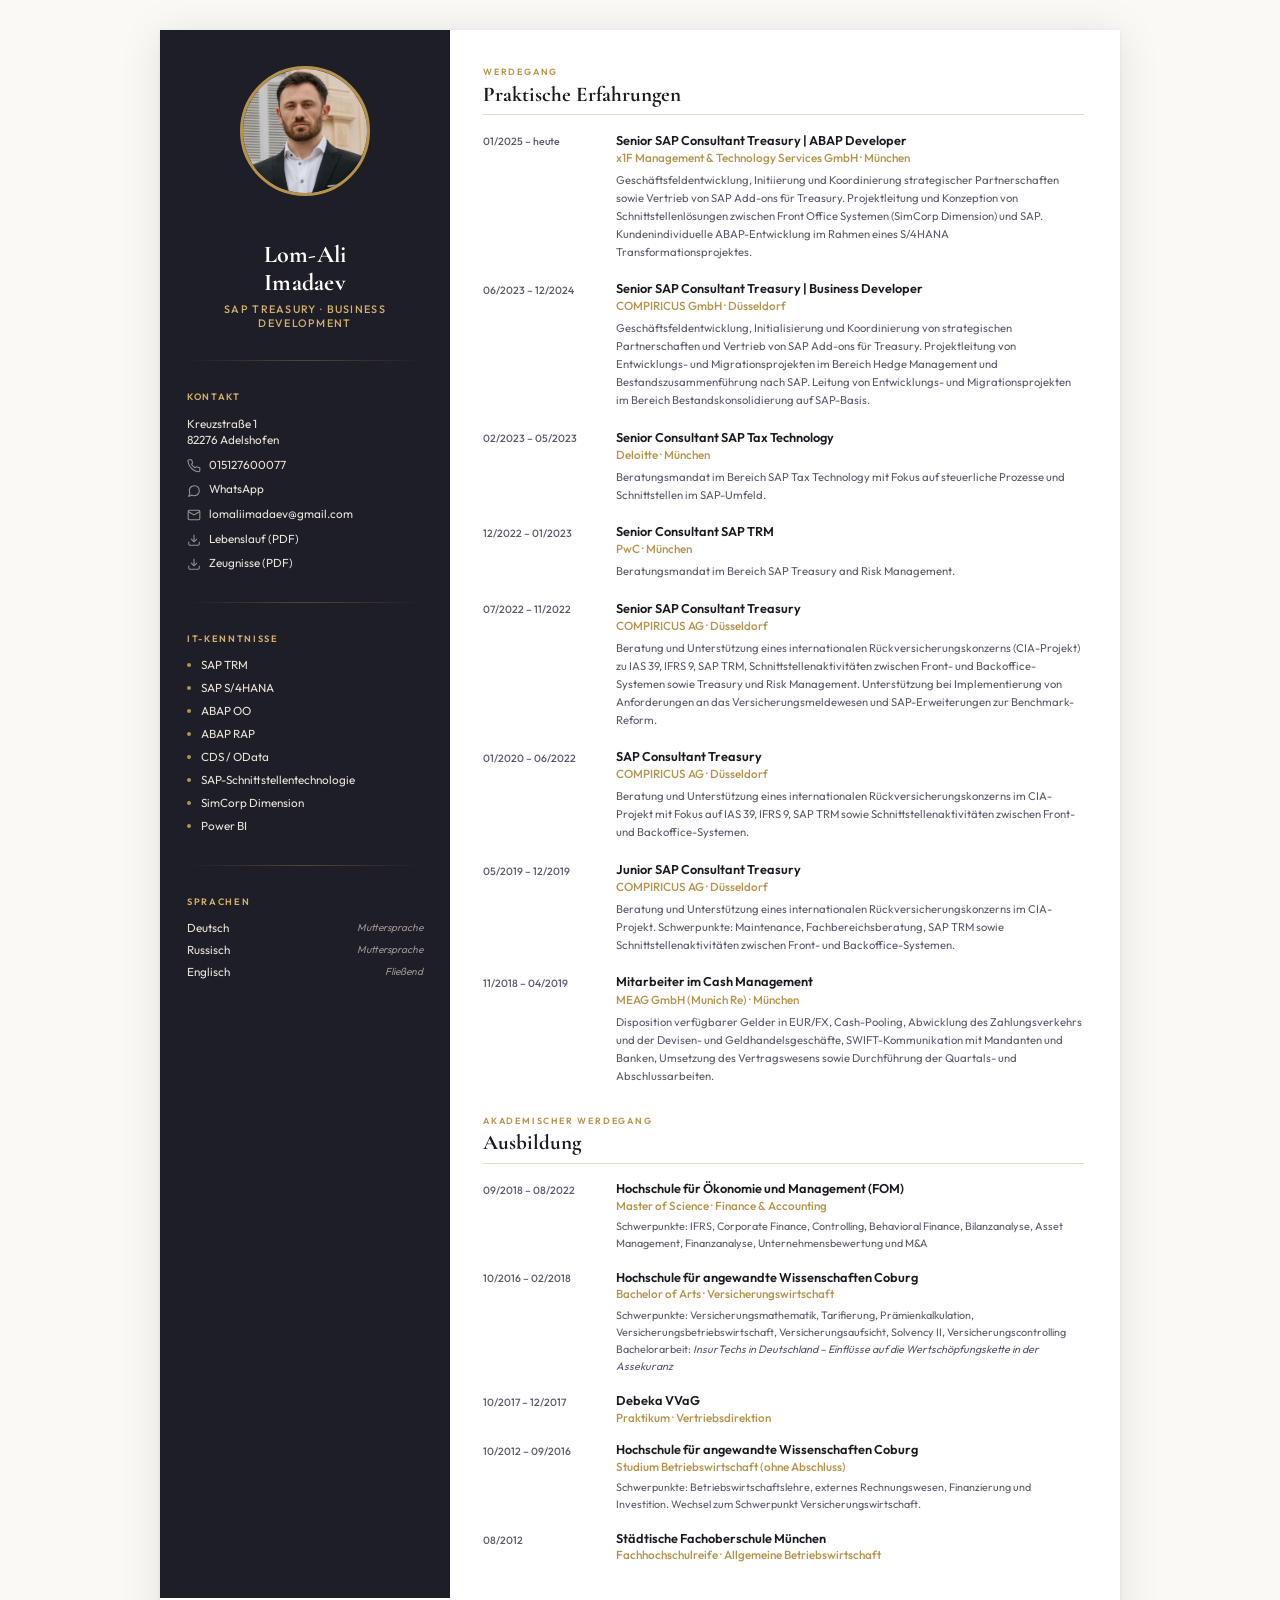
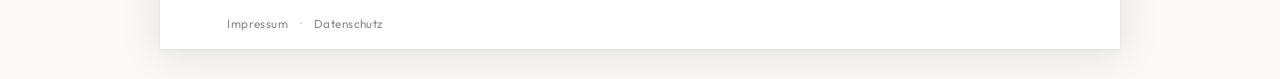
==== commit ff48dee4: "fix PwC and Deloitte location to München Co-Authored-By: Claude Opus 4.8 <noreply@anthropic.com>" ====
--- a/index.html
+++ b/index.html
@@ -163,7 +163,7 @@
           <div class="exp-date">02/2023 – 05/2023</div>
           <div class="exp-body">
             <div class="exp-title">Senior Consultant SAP Tax Technology</div>
-            <div class="exp-company">Deloitte · Düsseldorf</div>
+            <div class="exp-company">Deloitte · München</div>
             <div class="exp-desc">
               Beratungsmandat im Bereich SAP Tax Technology mit Fokus auf
               steuerliche Prozesse und Schnittstellen im SAP-Umfeld.
@@ -175,7 +175,7 @@
           <div class="exp-date">12/2022 – 01/2023</div>
           <div class="exp-body">
             <div class="exp-title">Senior Consultant SAP TRM</div>
-            <div class="exp-company">PwC · Düsseldorf</div>
+            <div class="exp-company">PwC · München</div>
             <div class="exp-desc">
               Beratungsmandat im Bereich SAP Treasury and Risk Management.
             </div>
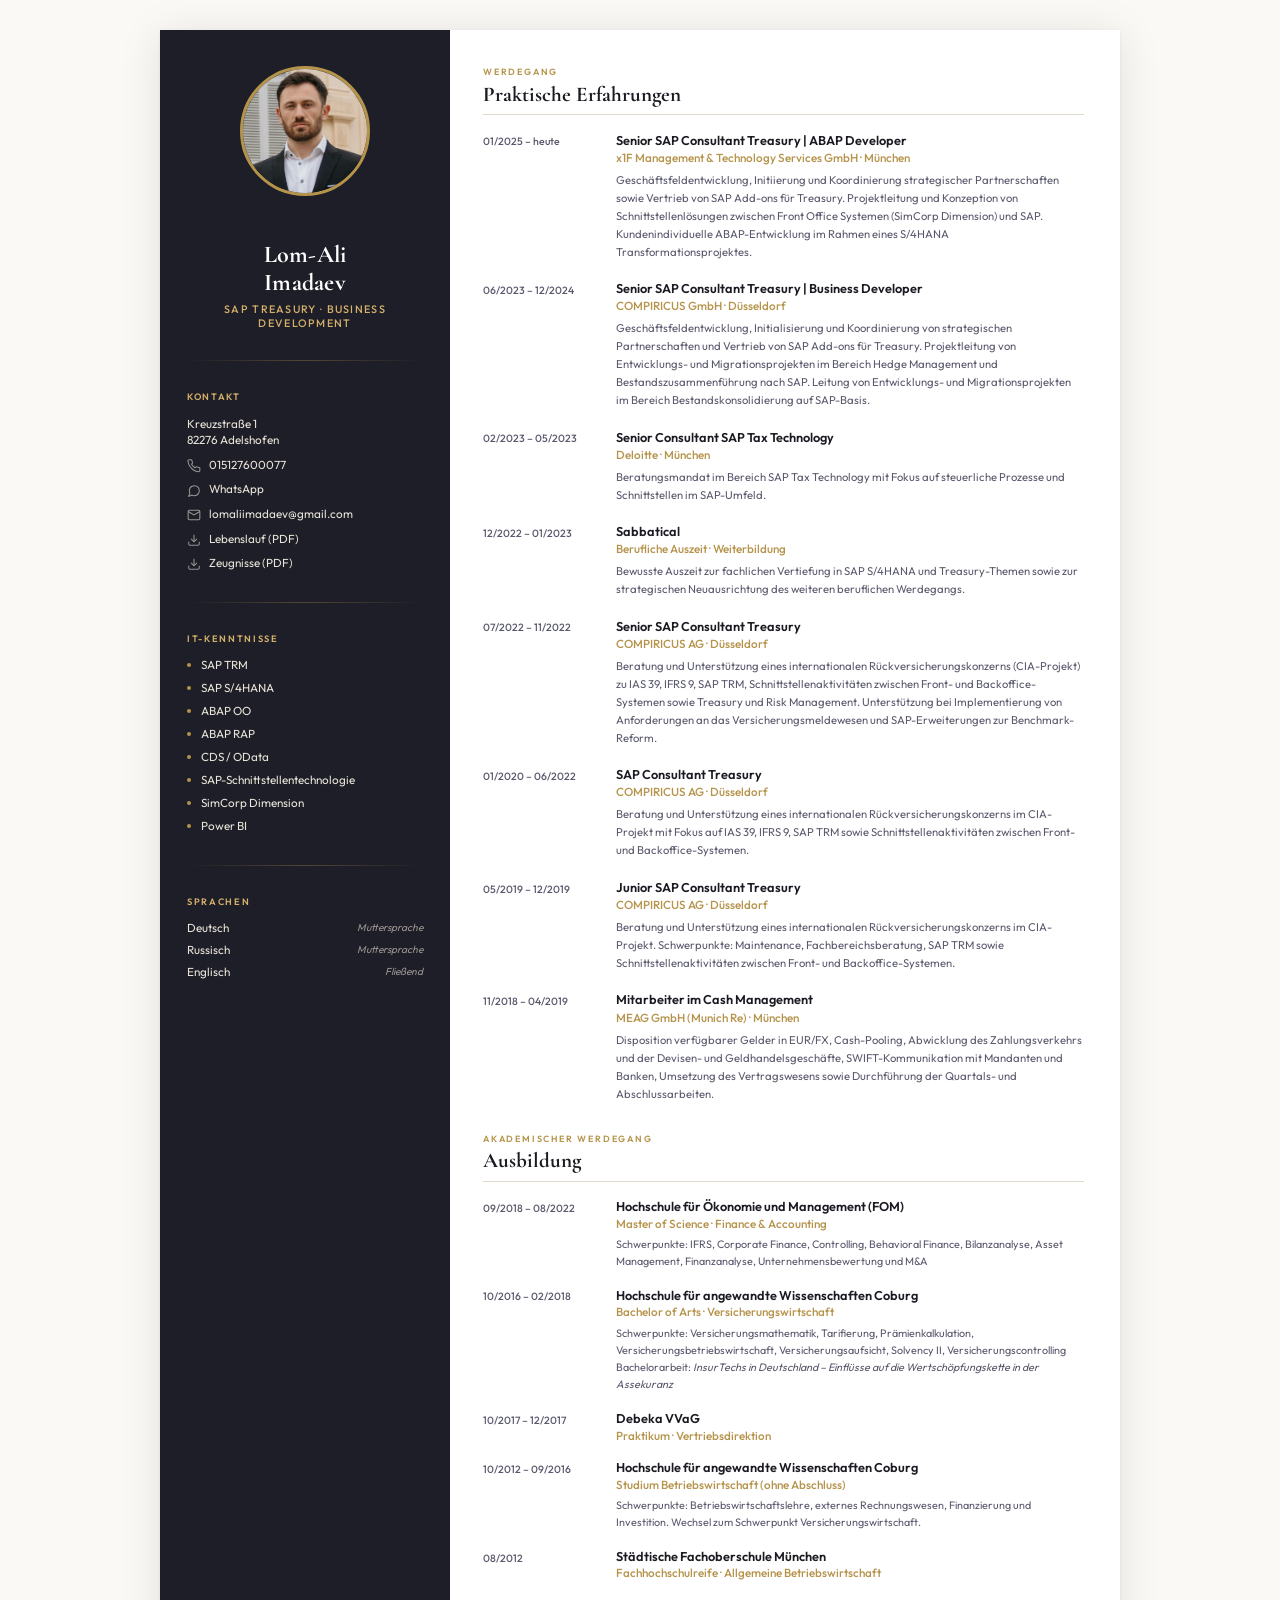
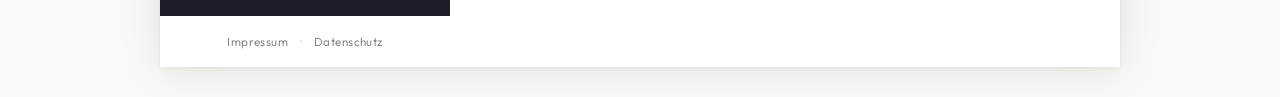
==== commit b3bd861d: "replace PwC stint (12/2022-01/2023) with sabbatical entry Co-Authored-By: Claude Opus 4.7 <noreply@a" ====
--- a/index.html
+++ b/index.html
@@ -174,10 +174,12 @@
         <div class="exp-entry">
           <div class="exp-date">12/2022 – 01/2023</div>
           <div class="exp-body">
-            <div class="exp-title">Senior Consultant SAP TRM</div>
-            <div class="exp-company">PwC · München</div>
-            <div class="exp-desc">
-              Beratungsmandat im Bereich SAP Treasury and Risk Management.
+            <div class="exp-title">Sabbatical</div>
+            <div class="exp-company">Berufliche Auszeit · Weiterbildung</div>
+            <div class="exp-desc">
+              Bewusste Auszeit zur fachlichen Vertiefung in SAP S/4HANA
+              und Treasury-Themen sowie zur strategischen Neuausrichtung
+              des weiteren beruflichen Werdegangs.
             </div>
           </div>
         </div>
--- a/styles.css
+++ b/styles.css
@@ -276,6 +276,10 @@
 
 /* ── Print ── */
 @media print {
+  * {
+    -webkit-print-color-adjust: exact;
+    print-color-adjust: exact;
+  }
   body {
     padding: 0;
     background: white;
@@ -283,6 +287,13 @@
   .cv {
     box-shadow: none;
     max-width: 100%;
+  }
+  /* Reveal entries hidden by the scroll-fade JS (opacity:0 set inline) */
+  .exp-entry,
+  .edu-entry,
+  .sidebar-block {
+    opacity: 1 !important;
+    transform: none !important;
   }
 }
 
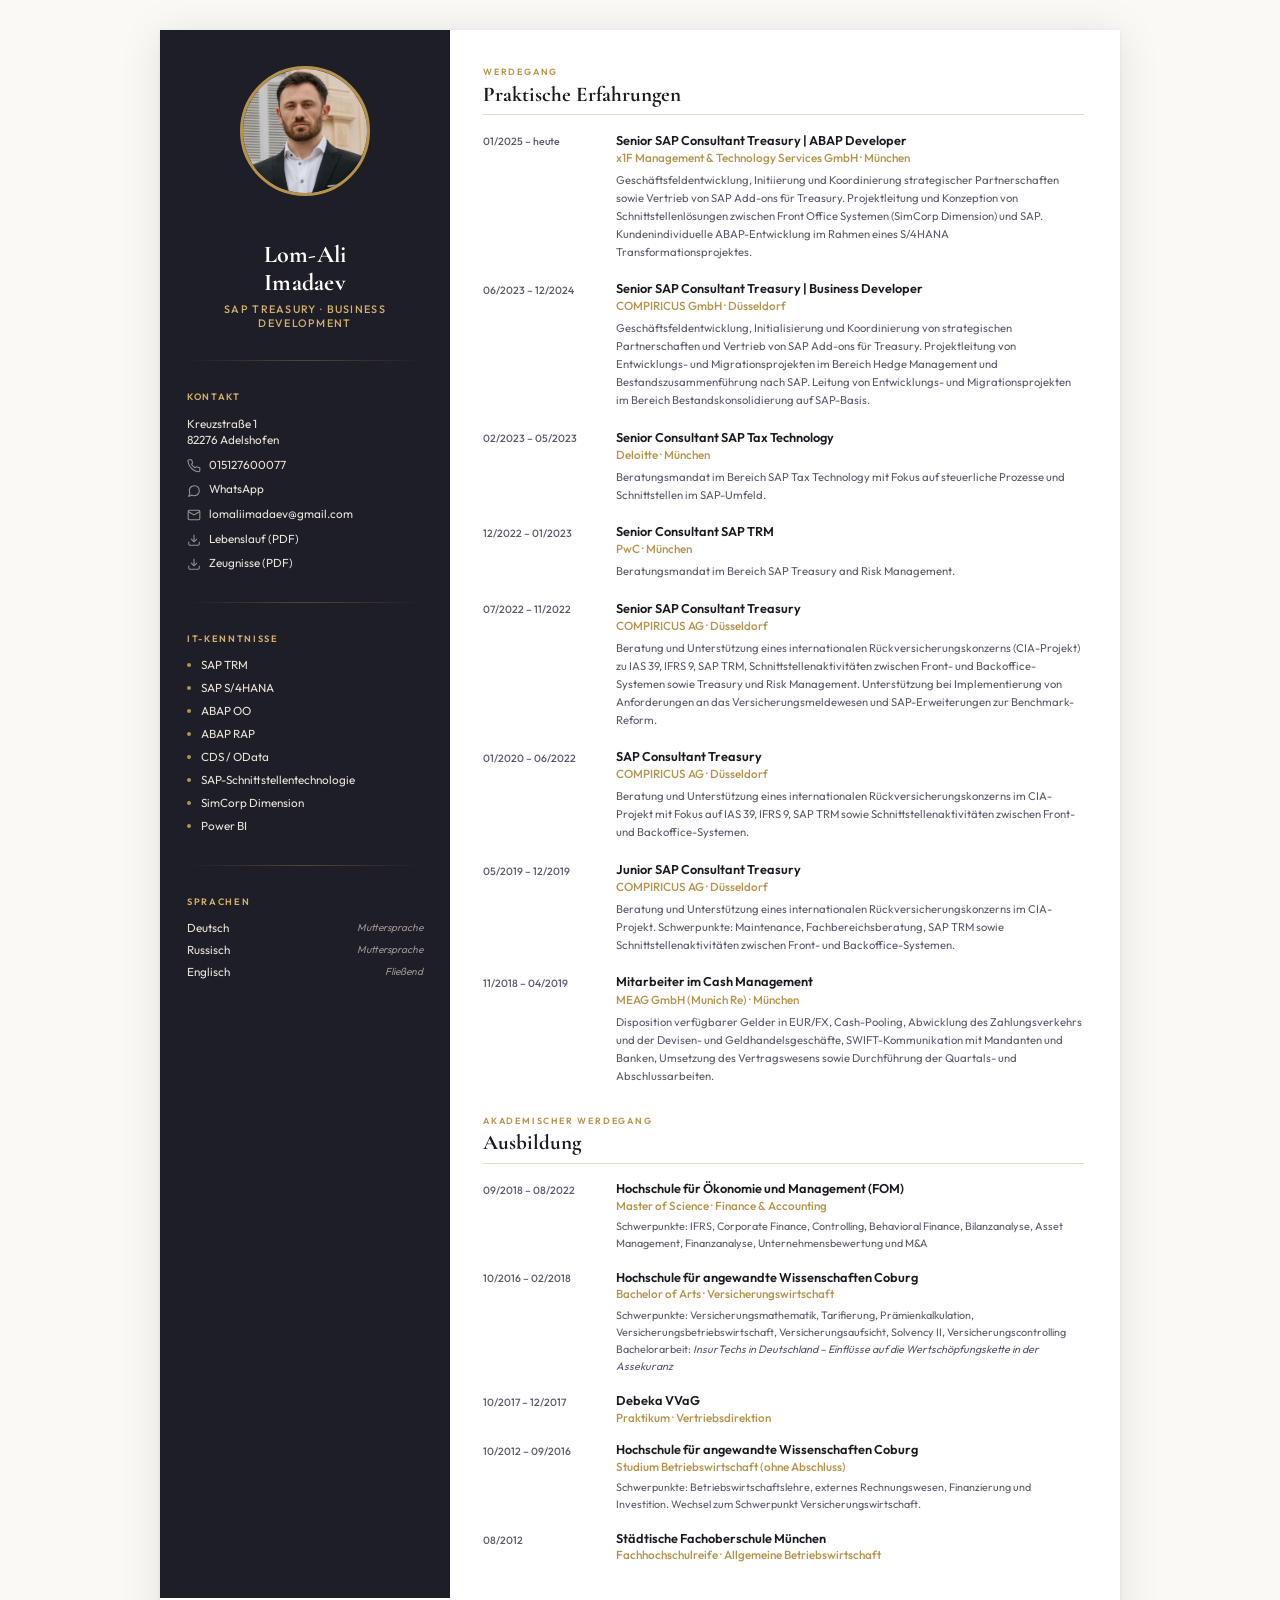
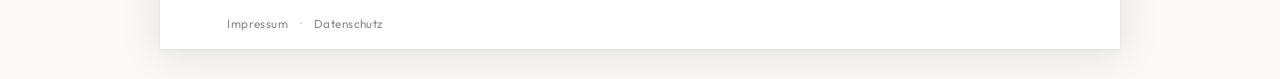
==== commit a3143928: "replace sabbatical entry (12/2022-01/2023) with PwC stint - 12/2022-01/2023: Senior Consultant SAP T" ====
--- a/index.html
+++ b/index.html
@@ -174,12 +174,10 @@
         <div class="exp-entry">
           <div class="exp-date">12/2022 – 01/2023</div>
           <div class="exp-body">
-            <div class="exp-title">Sabbatical</div>
-            <div class="exp-company">Berufliche Auszeit · Weiterbildung</div>
-            <div class="exp-desc">
-              Bewusste Auszeit zur fachlichen Vertiefung in SAP S/4HANA
-              und Treasury-Themen sowie zur strategischen Neuausrichtung
-              des weiteren beruflichen Werdegangs.
+            <div class="exp-title">Senior Consultant SAP TRM</div>
+            <div class="exp-company">PwC · München</div>
+            <div class="exp-desc">
+              Beratungsmandat im Bereich SAP Treasury and Risk Management.
             </div>
           </div>
         </div>
